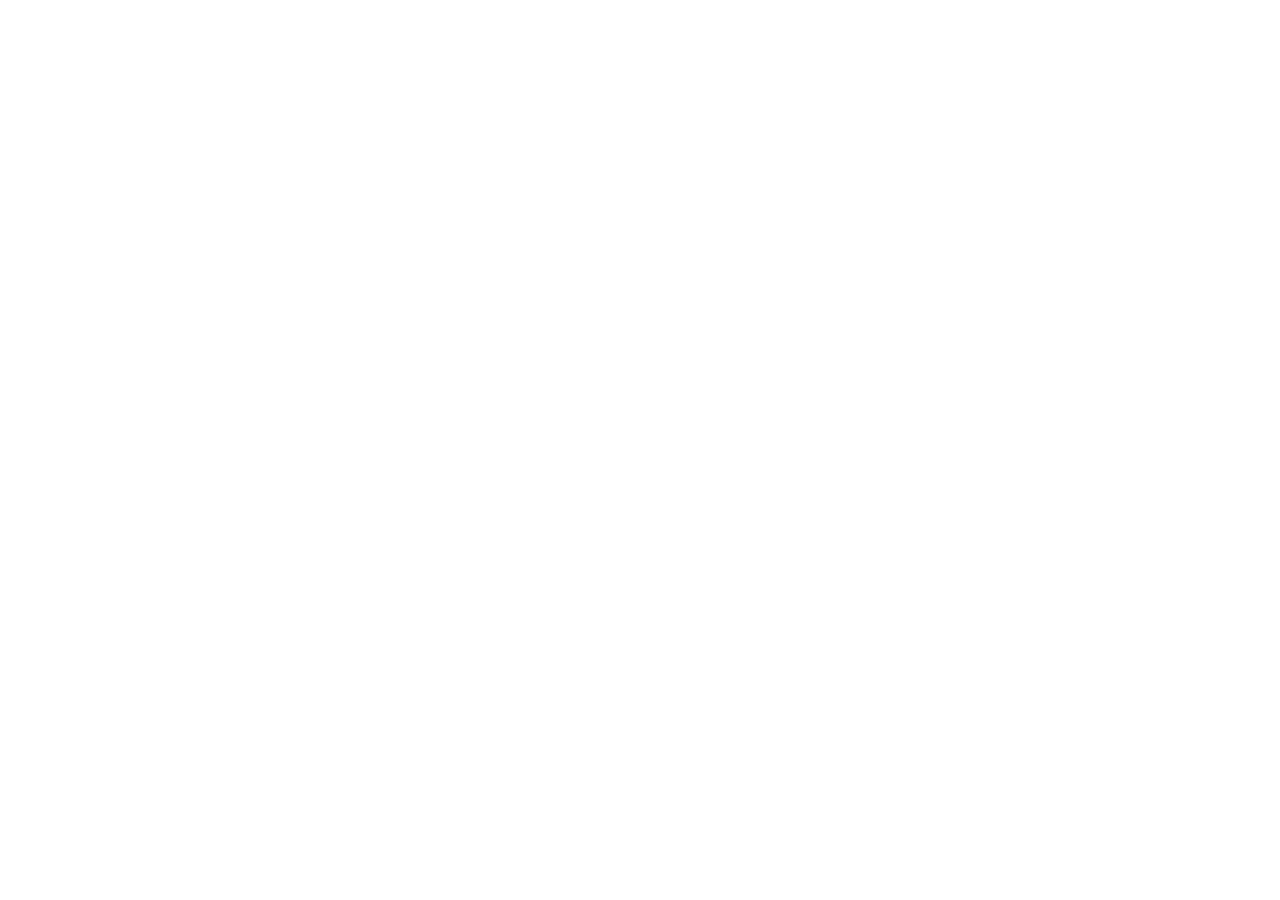
==== index.html @ 3ea89aef "fix: files moved" ====
<!DOCTYPE html>
<html lang="en">
<head>
    <meta charset="UTF-8">
    <meta name="viewport" content="width=device-width, initial-scale=1.0">
    <title>Random Card</title>
    <link rel="stylesheet" href="styles.css">
    <link href="https://cdn.jsdelivr.net/npm/bootstrap@5.3.3/dist/css/bootstrap.min.css" rel="stylesheet" integrity="sha384-QWTKZyjpPEjISv5WaRU9OFeRpok6YctnYmDr5pNlyT2bRjXh0JMhjY6hW+ALEwIH" crossorigin="anonymous">
</head>
<body>
    <div class="container-fluid d-flex align-items-center myContainer">
      <div id="card" class="col-5 myCard">


      </div>  
    </div>
    <link rel="stylesheet" href="script.js">
    <script src="https://cdn.jsdelivr.net/npm/bootstrap@5.3.3/dist/js/bootstrap.bundle.min.js" integrity="sha384-YvpcrYf0tY3lHB60NNkmXc5s9fDVZLESaAA55NDzOxhy9GkcIdslK1eN7N6jIeHz" crossorigin="anonymous"></script>
</body>
</html>
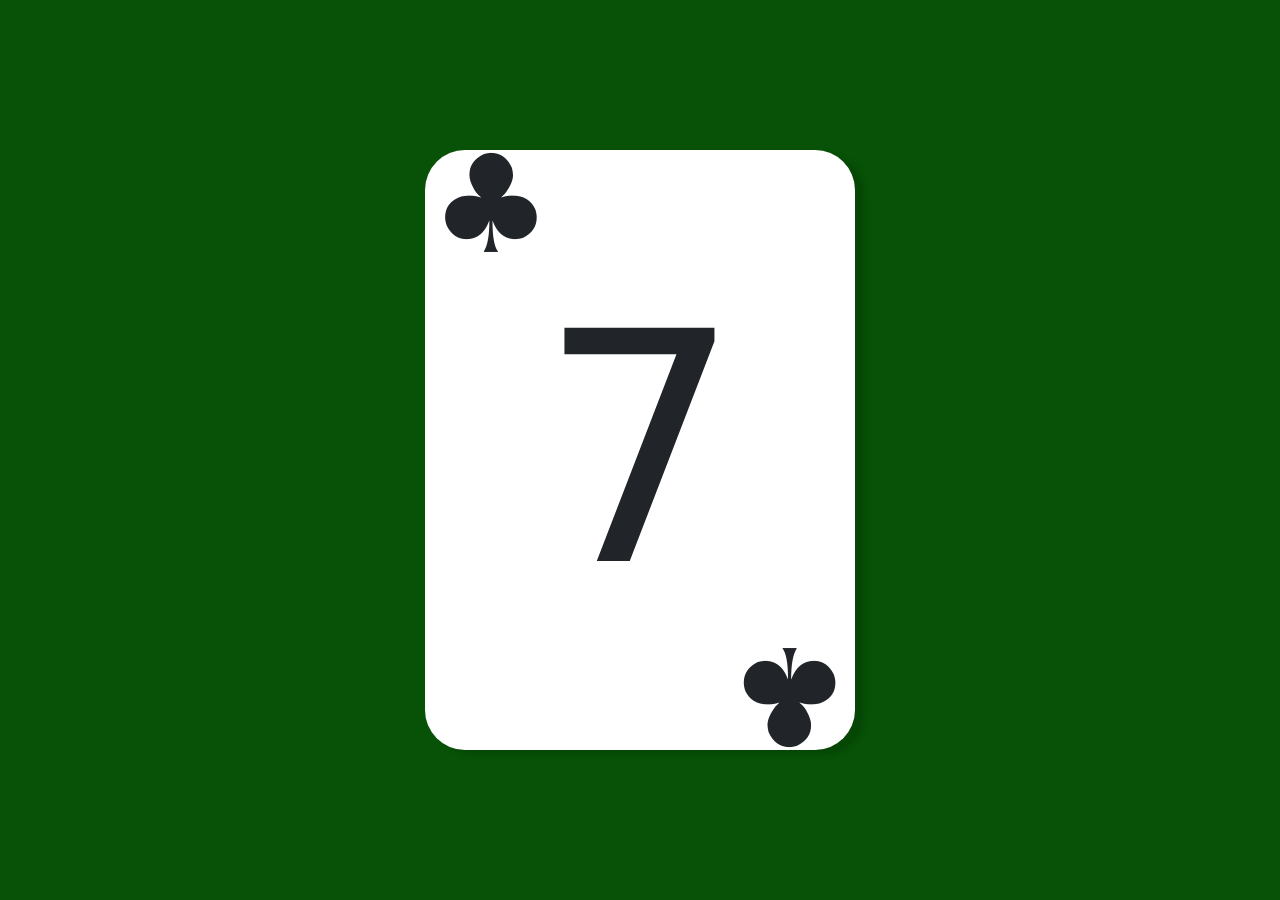
==== commit 5e367167: "feat: styles and html added" ====
--- a/index.html
+++ b/index.html
@@ -1,20 +1,33 @@
 <!DOCTYPE html>
 <html lang="en">
+
 <head>
-    <meta charset="UTF-8">
-    <meta name="viewport" content="width=device-width, initial-scale=1.0">
-    <title>Random Card</title>
-    <link rel="stylesheet" href="styles.css">
-    <link href="https://cdn.jsdelivr.net/npm/bootstrap@5.3.3/dist/css/bootstrap.min.css" rel="stylesheet" integrity="sha384-QWTKZyjpPEjISv5WaRU9OFeRpok6YctnYmDr5pNlyT2bRjXh0JMhjY6hW+ALEwIH" crossorigin="anonymous">
+  <meta charset="UTF-8">
+  <meta name="viewport" content="width=device-width, initial-scale=1.0">
+  <title>Random Card</title>
+  <link rel="stylesheet" href="styles.css">
+  <link href="https://cdn.jsdelivr.net/npm/bootstrap@5.3.3/dist/css/bootstrap.min.css" rel="stylesheet"
+    integrity="sha384-QWTKZyjpPEjISv5WaRU9OFeRpok6YctnYmDr5pNlyT2bRjXh0JMhjY6hW+ALEwIH" crossorigin="anonymous">
 </head>
+
 <body>
-    <div class="container-fluid d-flex align-items-center myContainer">
-      <div id="card" class="col-5 myCard">
+  <div class="container-fluid d-flex align-items-center justify-content-center myContainer">
+    <div class="text-center myCard">
+      <div class="row d-flex justify-content-start">
+        <div id="paloUp" class="col-3 pUp"> ♣</div>
+      </div>
+      <div class="d-flex justify-content-center">
+        <div id="num" class="col-10 myNum">7</div>
+      </div>
+      <div class="row justify-content-end">
+        <div id="paloDown" class="col-3 pDown">♣</div>
+      </div>
+    </div>
+  </div>
+  <link rel="stylesheet" href="script.js">
+  <script src="https://cdn.jsdelivr.net/npm/bootstrap@5.3.3/dist/js/bootstrap.bundle.min.js"
+    integrity="sha384-YvpcrYf0tY3lHB60NNkmXc5s9fDVZLESaAA55NDzOxhy9GkcIdslK1eN7N6jIeHz"
+    crossorigin="anonymous"></script>
+</body>
 
-
-      </div>  
-    </div>
-    <link rel="stylesheet" href="script.js">
-    <script src="https://cdn.jsdelivr.net/npm/bootstrap@5.3.3/dist/js/bootstrap.bundle.min.js" integrity="sha384-YvpcrYf0tY3lHB60NNkmXc5s9fDVZLESaAA55NDzOxhy9GkcIdslK1eN7N6jIeHz" crossorigin="anonymous"></script>
-</body>
 </html>
--- a/styles.css
+++ b/styles.css
@@ -0,0 +1,29 @@
+.myContainer{
+    background-color: #075207;
+    height: 100vh;
+}
+
+.myCard{
+    width: 430px;
+    background-color: white;
+    border-radius: 40px;
+    box-shadow: 10px 5px 5px #064706;
+    height: 600px;
+    
+}
+
+.pUp{
+    line-height: 110px;
+    margin-left: 5px;
+    font-size: 8.5rem;
+}
+.myNum{
+   line-height: 380px;
+    font-size: 20rem;
+}
+.pDown{
+    line-height: 110px;
+    margin-right: 5px;
+    font-size: 8.5rem;
+    transform: rotate(180deg);
+}
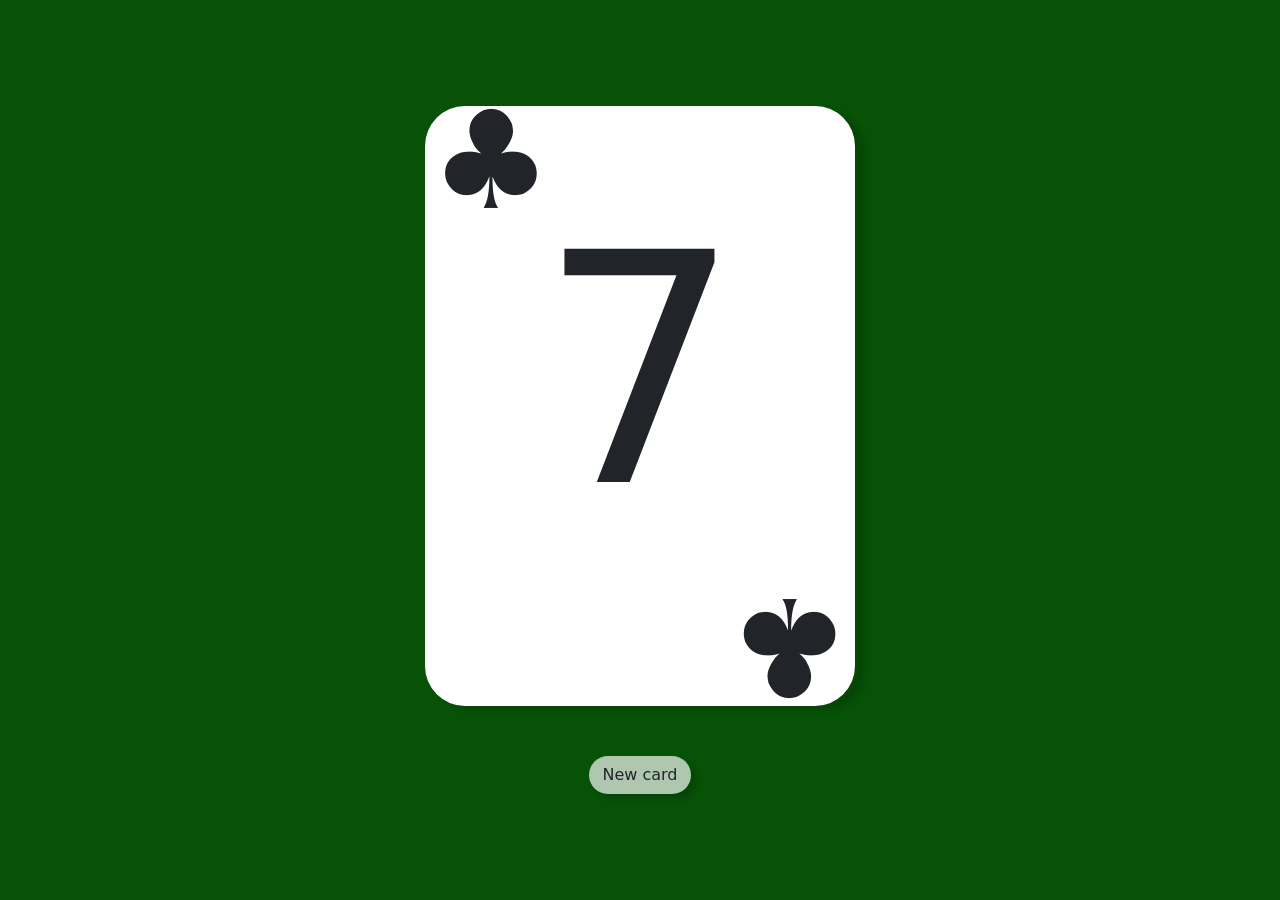
==== commit bc19df1e: "feat full functionality added" ====
--- a/index.html
+++ b/index.html
@@ -23,8 +23,14 @@
         <div id="paloDown" class="col-3 pDown">♣</div>
       </div>
     </div>
+    
+    <button type="button" class="btn myButton" id="newCard">New card</button>
+  
+</div>
   </div>
-  <link rel="stylesheet" href="script.js">
+
+
+  <script src="script.js"></script>
   <script src="https://cdn.jsdelivr.net/npm/bootstrap@5.3.3/dist/js/bootstrap.bundle.min.js"
     integrity="sha384-YvpcrYf0tY3lHB60NNkmXc5s9fDVZLESaAA55NDzOxhy9GkcIdslK1eN7N6jIeHz"
     crossorigin="anonymous"></script>
--- a/styles.css
+++ b/styles.css
@@ -1,6 +1,7 @@
 .myContainer{
     background-color: #075207;
     height: 100vh;
+    flex-direction: column;
 }
 
 .myCard{
@@ -18,12 +19,22 @@
     font-size: 8.5rem;
 }
 .myNum{
-   line-height: 380px;
+   line-height: 310px;
     font-size: 20rem;
 }
 .pDown{
-    line-height: 110px;
+    line-height: 240px;
     margin-right: 5px;
     font-size: 8.5rem;
     transform: rotate(180deg);
+}
+
+.myButton{
+    background-color: rgba(255, 255, 255, 0.675) !important;
+    box-shadow: 6px 5px 5px #064706;
+    border-radius: 20px !important;
+    margin-top: 50px;
+}
+.myButton:hover{
+    transform: scale(1.1);
 }
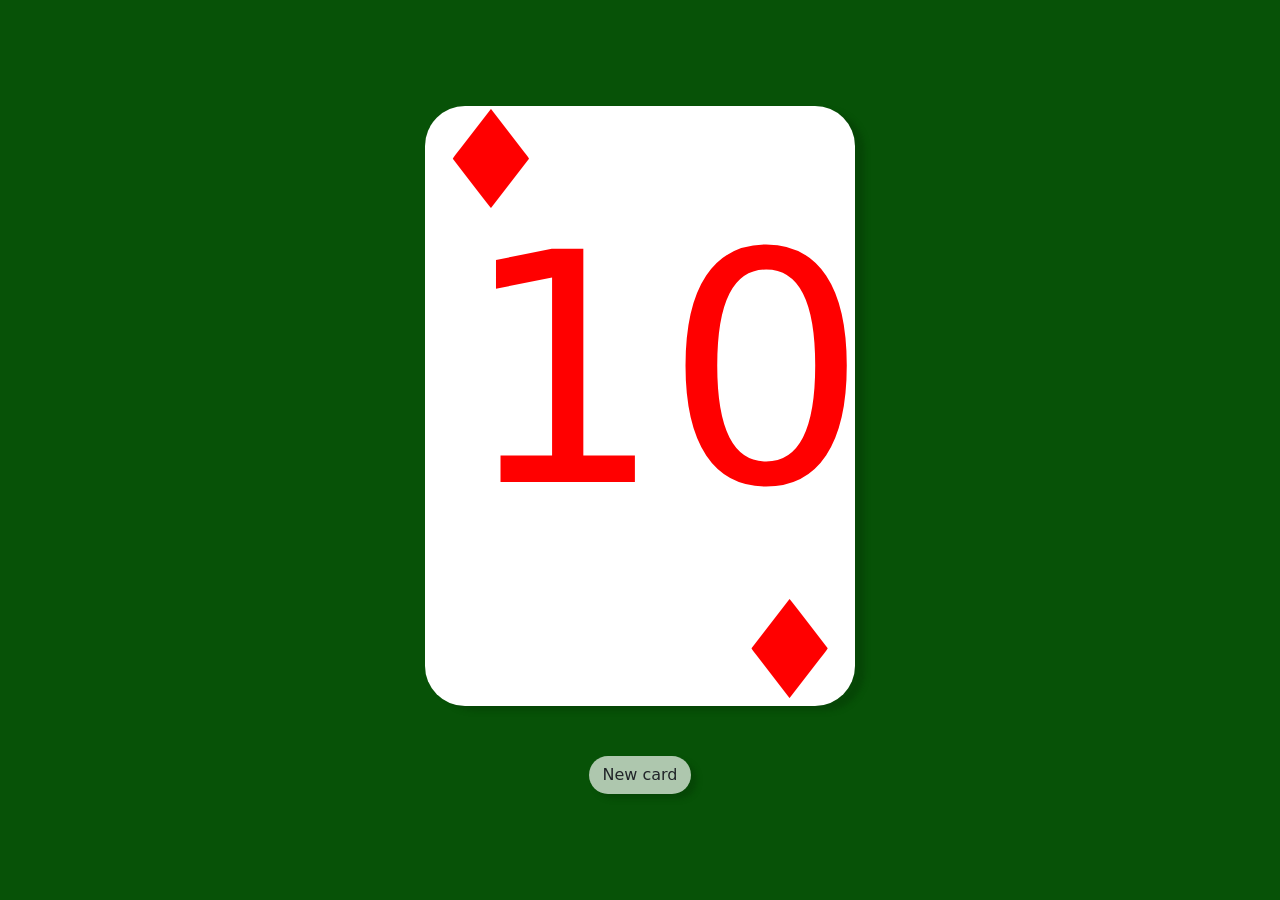
==== commit ee4ce448: "fix: get rid of the hard-code in the html" ====
--- a/index.html
+++ b/index.html
@@ -14,7 +14,7 @@
   <div class="container-fluid d-flex align-items-center justify-content-center myContainer">
     <div class="text-center myCard">
       <div class="row d-flex justify-content-start">
-        <div id="paloUp" class="col-3 pUp"> ♣</div>
+        <div id="paloUp" class="col-3 pUp">♣</div>
       </div>
       <div class="d-flex justify-content-center">
         <div id="num" class="col-10 myNum">7</div>
